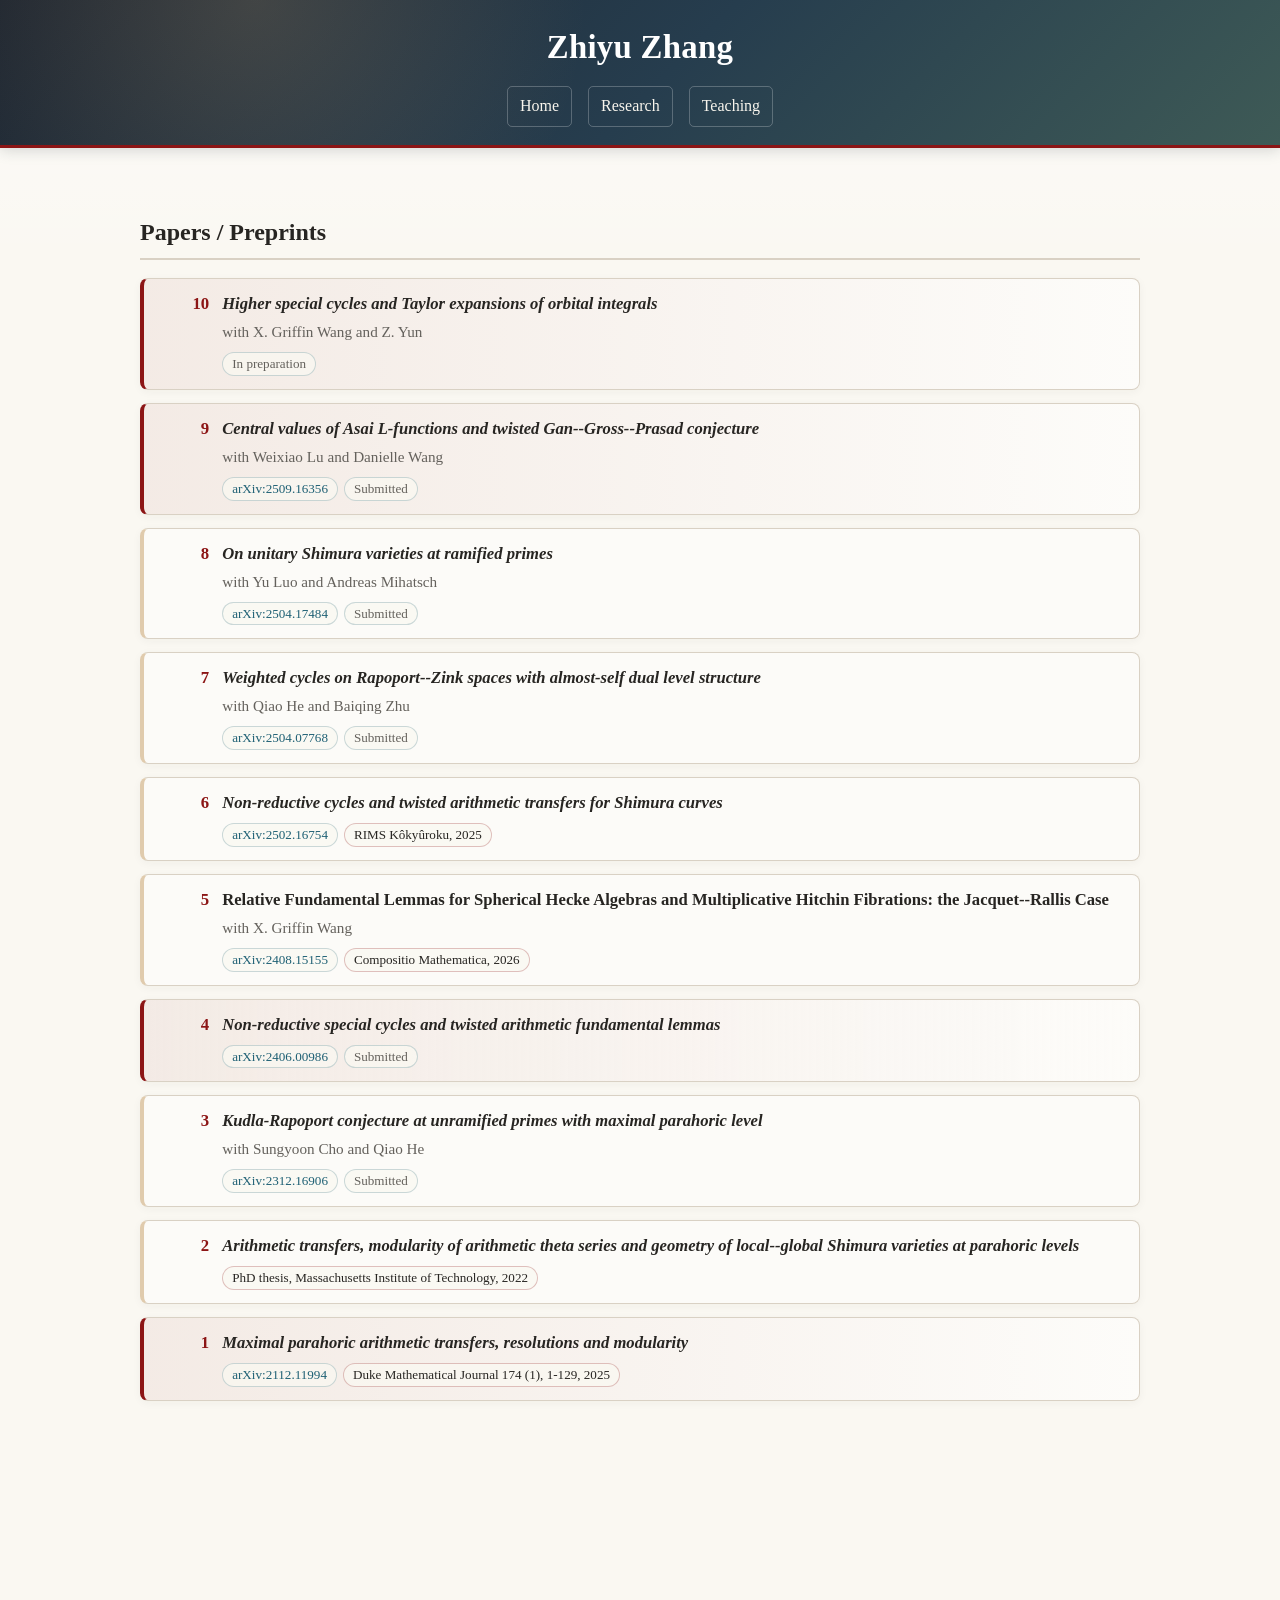
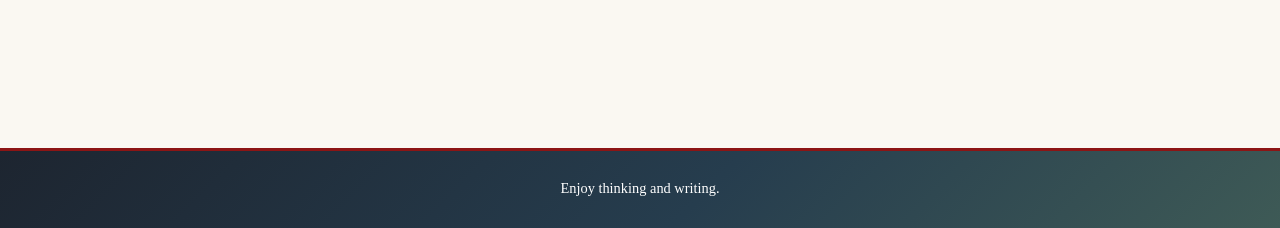
==== research.html @ 9a44c5d9 "Add files via upload" ====
<!DOCTYPE html>
<html lang="en">
<head>
  <meta charset="UTF-8">
  <meta name="viewport" content="width=device-width, initial-scale=1.0">
  <title>Research</title>
  <link rel="stylesheet" href="styles.css">
</head>

<body>
  <header>
    <h1>Zhiyu Zhang </h1>
    <nav>
      <a href="index.html">Home</a>
      <a href="research.html">Research</a>
      <a href="teaching.html"> Teaching </a>
    </nav>
  </header>



  <main>
   <section id="research" class="section">


<h2> Papers / Preprints </h2>

<!--
<p>
[12] <em> Functoriality on some L-parameters and categorical local Langlands </em>. In preparation. 
</p>  

<p>
[11] <em> Complex multiplication and twisted triple product Selmer groups </em>. In preparation.
</p>
-->

<div class="paper-list">

  <article class="paper-item paper-featured">
    <div class="paper-number">10</div>
    <div class="paper-content">
      <div class="paper-title"><em>Higher special cycles and Taylor expansions of orbital integrals</em></div>
      <div class="paper-meta">with X. Griffin Wang and Z. Yun</div>
      <div class="paper-tags">
        <span class="paper-tag">In preparation</span>
      </div>
    </div>
  </article>

  <article class="paper-item paper-featured">
    <div class="paper-number">9</div>
    <div class="paper-content">
      <div class="paper-title"><a href="https://arxiv.org/abs/2509.16356"><em>Central values of Asai L-functions and twisted Gan--Gross--Prasad conjecture</em></a></div>
      <div class="paper-meta">with Weixiao Lu and Danielle Wang</div>
      <div class="paper-tags">
        <a class="paper-tag paper-link" href="https://arxiv.org/abs/2509.16356">arXiv:2509.16356</a>
        <span class="paper-tag">Submitted</span>
      </div>
    </div>
  </article>

  <article class="paper-item">
    <div class="paper-number">8</div>
    <div class="paper-content">
      <div class="paper-title"><a href="https://arxiv.org/abs/2504.17484"><em>On unitary Shimura varieties at ramified primes</em></a></div>
      <div class="paper-meta">with Yu Luo and Andreas Mihatsch</div>
      <div class="paper-tags">
        <a class="paper-tag paper-link" href="https://arxiv.org/abs/2504.17484">arXiv:2504.17484</a>
        <span class="paper-tag">Submitted</span>
      </div>
    </div>
  </article>

  <article class="paper-item">
    <div class="paper-number">7</div>
    <div class="paper-content">
      <div class="paper-title"><a href="https://arxiv.org/abs/2504.07768"><em>Weighted cycles on Rapoport--Zink spaces with almost-self dual level structure</em></a></div>
      <div class="paper-meta">with Qiao He and Baiqing Zhu</div>
      <div class="paper-tags">
        <a class="paper-tag paper-link" href="https://arxiv.org/abs/2504.07768">arXiv:2504.07768</a>
        <span class="paper-tag">Submitted</span>
      </div>
    </div>
  </article>

  <article class="paper-item">
    <div class="paper-number">6</div>
    <div class="paper-content">
      <div class="paper-title"><a href="https://arxiv.org/abs/2502.16754"><em>Non-reductive cycles and twisted arithmetic transfers for Shimura curves</em></a></div>
      <div class="paper-tags">
        <a class="paper-tag paper-link" href="https://arxiv.org/abs/2502.16754">arXiv:2502.16754</a>
        <span class="paper-tag paper-tag-venue">RIMS Kôkyûroku, 2025</span>
      </div>
    </div>
  </article>

  <article class="paper-item">
    <div class="paper-number">5</div>
    <div class="paper-content">
      <div class="paper-title"><a href="https://arxiv.org/abs/2408.15155">Relative Fundamental Lemmas for Spherical Hecke Algebras and Multiplicative Hitchin Fibrations: the Jacquet--Rallis Case</a></div>
      <div class="paper-meta">with X. Griffin Wang</div>
      <div class="paper-tags">
        <a class="paper-tag paper-link" href="https://arxiv.org/abs/2408.15155">arXiv:2408.15155</a>
        <span class="paper-tag paper-tag-venue">Compositio Mathematica, 2026</span>
      </div>
    </div>
  </article>

  <article class="paper-item paper-featured">
    <div class="paper-number">4</div>
    <div class="paper-content">
      <div class="paper-title"><a href="https://arxiv.org/abs/2406.00986v1"><em>Non-reductive special cycles and twisted arithmetic fundamental lemmas</em></a></div>
      <div class="paper-tags">
        <a class="paper-tag paper-link" href="https://arxiv.org/abs/2406.00986v1">arXiv:2406.00986</a>
        <span class="paper-tag">Submitted</span>
      </div>
    </div>
  </article>

  <article class="paper-item">
    <div class="paper-number">3</div>
    <div class="paper-content">
      <div class="paper-title"><a href="https://arxiv.org/abs/2312.16906"><em>Kudla-Rapoport conjecture at unramified primes with maximal parahoric level</em></a></div>
      <div class="paper-meta">with Sungyoon Cho and Qiao He</div>
      <div class="paper-tags">
        <a class="paper-tag paper-link" href="https://arxiv.org/abs/2312.16906">arXiv:2312.16906</a>
        <span class="paper-tag">Submitted</span>
      </div>
    </div>
  </article>

  <article class="paper-item">
    <div class="paper-number">2</div>
    <div class="paper-content">
      <div class="paper-title"><a href="https://dspace.mit.edu/handle/1721.1/147352"><em>Arithmetic transfers, modularity of arithmetic theta series and geometry of local--global Shimura varieties at parahoric levels</em></a></div>
      <div class="paper-tags">
        <span class="paper-tag paper-tag-venue">PhD thesis, Massachusetts Institute of Technology, 2022</span>
      </div>
    </div>
  </article>

  <article class="paper-item paper-featured">
    <div class="paper-number">1</div>
    <div class="paper-content">
      <div class="paper-title"><a href="https://arxiv.org/abs/2112.11994"><em>Maximal parahoric arithmetic transfers, resolutions and modularity</em></a></div>
      <div class="paper-tags">
        <a class="paper-tag paper-link" href="https://arxiv.org/abs/2112.11994">arXiv:2112.11994</a>
        <span class="paper-tag paper-tag-venue">Duke Mathematical Journal 174 (1), 1-129, 2025</span>
      </div>
    </div>
  </article>

</div>


<!-- <b><small> On higher arithmetic fundamental lemmas </small></b> (with Zhiwei Yun). In preparation. <br>--->


<!-- <b><small> <h5> Geometry, decompositions and invariants of moduli spaces and cycles</h5> -->






<!--
<h5> Applications of categorical Langlands and spectral actions on moduli spaces</h5>

<h5> Combinatorics, structures and invariants of Hamiltonian spaces and quantization </h5>
-->

<!-- 8. <b><small> On new classes of Rapoport--Zink spaces. </small></b> (draft available upon request). <br>  -Thesis of Serion Hong 4.2.3 Theorem 3.2.4. ---> 


<!-- <h5> Geometrization, representation theory and moduli spaces </h5> -->



<!-- <h5> Arithmetic of varieties and motives via cycles on moduli spaces, monodromy, period maps and Hodge theory</h5>  -->


<!-- <h5> Geometry and arithmetic of curves, surfaces, abelian varieties, lattices, vector bundles and polynomials </h5> -->


<!-- <b><small> Higher weight Gross--Zagier formulas on Shimura curves </small></b> (with Congling Qiu and Boya Wen). In progress. <br>  -->



<br>
<br>
<br>

<br>
<br>
<br>



<br>
<br>
<br>


<!--

<h3> Some words on past, current and future research </h3>

<a href="https://scholar.google.com/citations?user=EG7QdmoAAAAJ"> Google Scholar Page</a> 

<p>

<a href="https://webusers.imj-prg.fr/~michel.waldschmidt/articles/pdf/ComplexMultiplicationEC.pdf"> Elliptic curves with complex multiplication </a>

<p>

<a href="https://arxiv.org/abs/2502.16754"> A survey on twisted AFL and arithmetic trace formulas </a>

<p>


<p>
I enjoy asking and studying reasonable questions (and simpler analogs), via new approaches and tools (proposing first non-trivial steps, efforts needed to complete), or reducions to combinations of known methods and results. Besides linear algebra and calculus, my deepest interest lies in symmetry and geometry, where diverse branches of mathematics intersect. Conceptually, I enjoy generalizations / analogs of old ideas in new useful languages and categories, such as linear algebra over a base (still evolving). Concretely, I enjoy numbers, polynomial equations, power series, integrals, metrics and related harmonic analysis. I study them in a well-organized way generalizing classical Langlands program, with unexpected applications and exotic examples. I enjoy all questions from practice, utility, curiosity and creativity. 
</p>


<ul>
<li> basic questions: Gross-Zagier formula, Langlands program, Kudla program, Tate / Hodge conjecture and BSD conjecture (Millennium Prize).
<li> basic examples: power series, algebraic cycles and rational points, families / moduli of curves, surfaces and motives.
<li> locally symmetric spaces, moduli spaces, period maps and arithmetic models (Shimura varieties), completing ramified and relative stories.
<li> functions on these spaces (automorphic forms), period integrals and L-functions. The Waldspurger period (twisted Hecke period) has deep applications, to elliptic curves and sum of squares. I am working on more general twisted period integrals and applications.
<li> Lie / profinite / Iwahori-Weyl groups, monoids, cylces on affine flag varieties, components, geometric representation theory and applications.
</li>  
</ul>

<p>

Formulas about infinite sums and integrals are often interesting. One example is 1+ 1/2^2 + 1/3^2+ ... Another example is the area of a circle or a sphere. After qualitative analysis, we could ask about quantitative formulas. There remain many profound and fascinating phenomena in mathematics that we do not yet fully understand, though we aspire to. Our toolkit of methods—old and new—continues to evolve, shaped both by historical developments and by rethinking foundational ideas and computations, while standing on the shoulders of giants.
</p>

<p>
In my PHD thesis, I proved arithmetic fundamental lemmas and arithmetic transfers for some ramified test functions for any prime p > 2. They are used crucially to prove a $p$-adic Gross-Zagier formula and related rank one Bloch-Kato conjecture for the standard L-functions of automorphic forms on $\GL_n \times \GL_{n+1}$ by Disegni-Zhang. See also lectures (C. Li, W. Zhang) of IHES 2022 Langlands summer school. Compared to previous works on the arithmetic fundamental lemma, I improve the global modularity method to a double induction method, overcame the the difficulty of singularity by Atiyah flops of moduli spaces, overcame the difficulty of small primes by relative Cayley maps, and my new result on ramified modularity of arithmetic theta series. 
</p>

<p> 
Modularity of arithmetic theta series is a nice topic. In my thesis, I prove a new result on ramified modularity, based on modifications in complex and mod p geometry and local duality of special divisors. Now, it has found many other applications. 
</p>  

<p>
In my recent work, I proposed an arithmetic analog of the twisted GGP conjecture using Hilbert-unitary Shimura varieties. The formulation involves non-reductive cycles (twisted Fourier-Jacobi cycles) and has applications to Bloch-Kato conjectures for twisted symmetric square motives. Moreover, I proved a related twisted arithmetic fundamental lemma (TAFL) for any prime p>2. There are several new ingredients in the formulations and proofs. There is no direct relation between the AFL and TAFL. In the proof, it is necessary to use certain non-reductive cycles to do reductions of arithmetic integrals. Also, we need to globalize via a general non-split quadratic extension $K$, leading to the study of Hilbert-unitary Shimura varieties and new twisted CM cycles. Also, the global modularity method is refined with new relative trace formulas. Moreover, the double induction method would lead to similar results in other contexts.
</p>

<p>
I really enjoy twisted versions of things, and generalizations from complex numbers to ramified cases. Deligne–Lusztig theory may be a generalization of parabolic induction, even when there is no stable parabolic; Weil representation for unitary groups may be a generalization of theta series and parabolic inductions, even when there is no parabolic; Hodge theory may be generalized to combinatorical objects, even when there are no algebraic varieties. 
</p>


<p>
I am interested in explicit relative Langlands program, in particular non-reductive period integrals (including theta liftings) and arithmetic applications. For example, I work on Asai L-functions (which occur naturally in many places) and the twisted GGP conjecture, with new applications. In the case of a modular form, the twisted period recovers L-function of its Gelbart-Jacquet lift, or its symmetric square L-function. For a beautiful application to analytic number theory, see "Quadratic Hecke sums and mass equidistribution", Paul D. Nelson.
</p>  


<p> 
There are many nice surveys on automorphic forms and L-functions, see e.g. Arthur and Gelbart. "Lectures on automorphic L-functions." (Durham, 1989), Shahidi, "Automorphic L-functions and functoriality" (2002 ICM report) and Jiang, "On Some Topics in Automorphic
Representations" (2007 ICCM report). For the GGP conjecture, see Gross' survey "the road to GGP" (2020). For theta correspondences, see Gan's lectures "Automorphic Forms and the Theta Correspondence'', ''Explicit Constructions of Automorphic Forms: Theta Correspondence and Automorphic Descent", Theta book (Gan-Kudla-Takeda), 
Chen-Bo Zhu's "Lectures on local theta correspondence".
</p>  

There are some general central questions that I hope to understand:

<small>

<p> 
<ul> 
<li> <b> How to understand (convergent) integrals? </b> Complete solutions will advance arithmetic, e.g. for GL_1, GL_2 and SL_2. <!--Tricks: taking limits, counting, extra symmetry, global flexibility, reduction to known results..-->
</p>

<!--

<p>
<li> <b> Do we completely understand arithmetic of motives over Q, e.g. products of (CM) elliptic curves? </b> We must improve the automorphic method, including classifications and constructions of automorphic forms (via transfers).
</li>    
</p>


<p>    
<li> <b> How to understand geometry with analysis around Langlands program and cycles on moduli spaces, e.g. height formulas, Chow groups and L-functions? </b> For example, we have (twisted) AFL and KR for suitable test functions. To study general L-functions, we need non-reductive periods and cycles, see e.g. twisted Asai L-functions. 
</p>    
 We use transfers to relate unsolved and known results.-->

<!--

<p>
<li> 
<b> How to use (classical limits of) spectral / geometric machine to do Langlands over Q and Q_p? </b> For key (arithmetic) harmonic analysis questions, we may study Dolbeault moduli of Higgs bundles and overcome the singularity, since Ngô's proof of FL (<a href="https://arxiv.org/abs/1009.1862"> survey</a>).
</p>
-->


<!--
<p>
<li> <b> Do we completely understand (arithmetic) curves in moduli spaces and their statistics? </b> It is related to motivic local systems (or Hodge structures) on curves, exceptional reductions, Shafarevich hyperbolicity and derived zeros of special functions.
</li>    
</p>
-->

<!--
<p>
<li> 
<b> Do we fully understand arithmetic of lattices (Hilbert 11th problem), and (modular?) theta series on Shimura varieties? </b> Examples: <a href="https://www.math.columbia.edu/~chaoli/ASWSurvey.pdf"> Siegel-Weil </a>, Kudla program and AGGP conjecture for <b> general test functions </b>, using automorphic and geometric (compactifications and resolutions of singularity) inputs. Our goal is to complete these programs beyond curves, e.g. on surfaces and 3-folds. 
</li>   
</ul> 
</p>    

</small> 
-->


<!--

I am interested in examples and theories on
</p>

<p>
<small>
<li> <b> Numbers, power series, operations, periods and L-functions  </b> from (arithmetic) local systems, monodromy, differential equations, enumerative geometry and representation theory. 

<li> <b> Refined Langlands: </b> (affine Hecke) categorical machine (center v.s. cocenter), relative duality / transfers (e.g. theta), matching invariants / functionals, spectral geometry, Hamiltonian and Plancherel aspects.

<li> <b> Moduli spaces, new cycles, non-reductive periods and arithmetic: </b> local systems, modularity, Kudla program, Noether-Lefschetz, Hodge, Tate and Bloch-Kato conjecture. 

<li> <b> Arithmetic integrals / countings / heights / volumes on moduli spaces : </b> ramified primes, degeneration of motives (0-0, 0-p, p-p), compactification, stratification and local-global compatibility.

<li> <b> Harmonic analysis, statistical, non-tempered and archimedean aspects of automorphic motives: </b> trace formulas, Fourier expansions / transforms, overcoming the singularity, Siegel-Eisenstein series, differential operators...

<li> <b> Canonical constructions, using linear algebra e.g. monoids </b> instead of moduli or Lie algebra (which is limited for many applications), see also Zhu's Satake isomorphism over Z.

<li> <b> Integral models of group actions and structure theorems, </b> e.g. parabolic groups, stabilizers and centralizers.

<li> <b> Toy models, topological and function field analogs: Higgs bundles, differential graded modules, and Shtukas, </b> with applications to local harmonic analysis.

<li> <b> Arithmetic and statistics of (families of) curves and abelian varieties : </b> special points, cycles and Jacobians; moduli and stacky symmetry; computation and eﬀective algorithms; arithmetic relative Langlands; tangent bundle and metric geometry over Q^alg; classical applications: class groups (e.g. class number one and other statistics), sum of cubes, rational triangles (e.g. unique pairs, congruent numbers), Ailon-Rudnick conjecture, CM Hecke characters, inverse Galois, 2-descents, constructing examples and Hilbert 10th problem... 

</small>
</p>

!-->

<!--
<p>

For more motivations of some of my works, see e.g. Hasse’s local-global principle (1922-23), Siegel's local density (1935), Siegel-Weil (1965), BSD conjecture (1965), Parshin (1968), Arakelov (1971), Deligne's Weil I (1973), Arakelov theory (1974), Hirzebruch-Zagier (1976), Bernstein-Zelevinsky (1976), Deligne‘s theory on Shimura varieties (1979), Howe's reductive dual pair (1979), Deligne's Weil II (1980), BBDG's perverse sheaves (1982), Faltings (1983), Ribet (1984), Katz-Mazur (1985), Harder-Langlands-Rapoport (1986), Gross's quasi-canonical lifting (1986), Gross-Zagier (1986), Gross-Kohnen-Zagier (1987), Beilinson's height pairing (1987), Kudla-Millson (1990), Bloch-Kato (1990), Gillet-Soule (1990), Rallis's ICM report (1990), J.-S. Li's Crelle (1992), Gross–Keating (1993), Borcherds lifting (1995), Wiles (1995),  Harris–Kudla–Sweet's Howe duality over p-adic fields (1996), Kudla program (1997), Paul's Howe duality over reals (1998), Ullmo (1998), Zhang (1998), Hironaka's density polynomial (1998), Arithmetic Hirzebruch Zagier cycles (1999), Kudla-Rapoport AENS + Invent (2000), Zhang‘s heights of Heegner points on Shimura curves (2001), MSRI workshop (2001), K¨uhn (2001), Kudla-Rapoport-Yang (2004), Bertolini-Darmon's ground-breaking congruence method (2005), Longo's BSD over totally real fields (2006), Kudla-Rapoport-Yang (2006), Taylor-Yoshida (2007), Mazur-Rubin (2007), ARGOS Seminar (2007), Lan's arithmetic moduli compactification (2008), Nadler's springer theory (2008), Kudla-Rapoport conjecture I+II (2008-2009), Yuan-Zhang-Zhang (2009), Ngo's proof of FL (2010), Kisin's smooth integral model (2010), Yun (2011), Pappas-Zhu's local model (2011), Mezo‘s real twisted endoscopy (2011), Bruinier's Green function (2012), Zhang's AFL conjecture (2012), Liu's refined arithmetic inner product conjecture (2012), V. Lafforgue's Auto-to-Galois (2012), Sakellaridis-Venkatesh's harmonic analysis on spherical varieties (2012), Zhang's proof of Kolyvagin conjecture (2014), Yamana on L-functions for classical groups (2014), Gan–Qiu–Takeda (2014), Zhu's mixed geometric Satake (2014), Liu's arithmetic level raising on cubic-triple products (2015), Yuan-Zhang (2015), Andreatta-Goren-Howard-Madapusi (2015), Caraiani-Scholze (2015), Ikeda's function equations (2015), Bergeron-Millson-Moeglin (2016), Garcia (2016), Kedlaya-Liu (2016), Liu-Zhu's arithmetic de Rham Riemann-Hilbert (2016), Andreatta-Goren-Howard-Madapusi's Height pairings on orthogonal Shimura varieties (2016), Gan-Ichino on local FJ and Bessel periods (2016), Berger-Colmez (2016), BHKRY's arithmetic modularity (2017), Esnault-Groechenig (2017), He on GGP for U(p,q) (2017), Liu-Tian on Hilbert modular varieties (2017), Xiao-Zhu's cycles on Shimura varieties (2017), Atobe-Gan on tempered theta liftings (2017), Rapoport-Smithling-Zhang (2017), Diao-Lan-Liu-Zhu (2018), Garcia-Sankaran (2018), Cho-Yamauchi's counting formula (2018), Xue's endoscopica AGGP via theta lifting (2018), Lafforgue-Zhu (2018), Bruinier-Zemel's holomoprhic modularity (2019), Rapoport-Smithling-Zhang (2019), Howard's linear invariance (2019), Zhang's proof of AFL (2019), Li-Zhang's proof of Kudla-Rapoport conjecture (2019), LTXZZ's arithmetic level raising (2019), Li-Liu's arithmetic inner product (2020), Mihatsch's local constancy (2020), Bruinier-Howard's arithmetic volume and induction (2021), Feng-Yun-Zhang I+II (2021), Li-Zhang's GSpin arithmetic Siegel-Weil (2021), Li's survey on arithmetic Siegel-Weil (2021), Disegni-Liu's p-adic arithmetic inner product (2022), Howard-Madapusi (2022), Dung's thesis (2022), Bhatt's lectures on prismatic gauges (2022), Atobe's local new forms via local GGP and theta (2023), BZSV (2024), Zhu's full arithmetic Siegel-Weil on X_0(N) (2024), Cho-Kang's Siegel series (2024), Chen's corank 1 arithmetic Siegel-Weil (2024), Cho-Kang-Lee's smoothening (2024).
</p>


<br>
<br>
<br>
<br>
<br>

!-->

<!-- 

<p>
Math often comes with surprise (e.g. functional transcendence, 2-descents, 3–5 tricks, modularity of divisors, spectral transfers imply geometric transfers, G_m-action). 
</p>

<p>
I enjoy exploring open questions and ongoing research programs in number theory, representation theory, and arithmetic geometry. These include classical programs that have recently seen the emergence of new conceptual frameworks and breakthroughs (still many to be completed), as well as new programs in 2020s inspired by new examples and analogies (still in the process of being precisely formulated).

</p>

Research Stataments (including my results, directions, discussions and learnings during these periods):
<li> 2027 (July-Dec).
<li> 2027 (Jan-June).
<li> 2026 (July-Dec).
<li> 2026 (Jan-June).
<li> 2025 (July-Dec).
<li> 2025 (Jan-June).
<li> 2024.
<li> 2023.
</li>  
<p>
!-->

<!--

I have explored some patterns and projects during my research journey, around some topics e.g. L-functions and geometry of moduli spaces. They include:

<br>
<li> The study of twisted Asai L-functions and twisted GGP conjecture via new relative trace formulas. Geometric decomposition is mysterious (non-existing regular Hitchin base). More examples and conjectures from relative Langlands program, are formulated and may in reach.
<li> (Arithmetic) harmonic analysis around characters and orbital integrals.
<li> Refined global proof of relative fundamental lemmas and arithemtic fundamental lemmas, including small primes, via relative Cayley maps. 
<li> A global method (allowing Iwahori ramification) to prove local arithmetic conjectures on analaytic functions via geometric modularity, with applications to Bloch-Kato conjecture.
<li> The use of duality of special cycles on maximal parahoric levels, which leads to a double induction method.
<li> Proofs of Kudla-Rapoport conjecture with some ramifications, in the unitary and orthogonal case. Local proofs in unitary case need to assume complicated local mod p geometry on ADLVs. 
<li> Explicit mod p geometry of Shimura varieties (with ramification) and applications to modularity of arithmetic theta series. Discovery of very special 1-cycles avoids complicated local mod p geometry.
<li> The study of new 1-cycles on Shimura varieties, twisted derived CM 1-cycles and very special 1-cycles.
<li> The study of relative affine springer fibers, e.g. affine Jacquet-Rallis fibers. 
<li> Proofs of canonical transfers of orbital integrals on spherical Hecke modules (involving Vinberg monoid). This method shall prove more new difficult examples of fundamental lemmas, transfers and arithmetic analogs, which seems out of reach via number field techinques. And we can apply function field machine to number field arithmetic via local fields.
<li> Discovery of non-reductive local cycles (for observable subgroups) and arithmetic applications.
<li> Discovery of weighted local cycles (with ramification), pullback formulas and arithmetic applications.
<li> Blow ups of moduli spaces and arithmetic intersections.
<li> Weil restriction (``along curves''), moduli spaces and arithmetic intersections.
<li> Bun_G for non-geometrically-split groups, with new perspectives on isoShtukas (and their Hasse principles), local Shtukas and quasi-isogeny classes. 
<li> Refined study of moduli spaces over local rings via linear algebra, e.g. ``relative Hodge theory''. 
<li> Cycles and arithmetic intersections, over local function fields.
<li> A to-be-completed framework for local geometric and arithmetic analogs of relative Langlands program.
<li> (More new things to compute / discover / formulate / prove)...
</li>   

</p>

<br>
<br>
<br>

!-->

<!--

<p>
I am interested in doing works on finding answers for some fundamental questions, and asking new questions. Works usually begin with some simple cases (even complex or topological analogs) and then to more complicated scenarios, in a precise or a statistical way (under nice assumptions). Naturally, I learn and develop from existing ideas and works of other people (in the past 60 years or 500+ papers) and many works have been done. But there are always some new things for myself each year, by thinking differently for days.  <br>

<p>

It's important to know ''I don't know how to do this, and do this, and they are important''. I have some long-term projects for self-entertainment, and for improving my naive understanding of mathematics and life. 


<p>

Sometimes, people build up a new model or a new framework to formulate questions, but finding applications and solving questions are also important and require new ideas from (topological) linear algebra and computation. For example, we could prove Serre duality using graded linear algebra and Cech pro-coverings. It is very good to have new frameworks / analogs which could give new insights on classical objects and questions. Ad hoc solution (of certain topics) was sufficient for specific applications to solve the problem, but the full picture required more work. 

<p>
Writing math down is a process that may need patience (10 minute is also helpful), courage (there is nothing really hard) and clear goals (what is this part for). It is good for me to think the goals and write about things from scratch and add details, instead of using blackbox references. Usually, key part of the paper will be not that long (5~20 pages), and each section may be only 5 pages so things can be done. Somehow, it requires the skill of project management with explicit and concrete small goals. 
<br>
<br>

In math, people make mistakes / omit details in the process of new constructions / long computations. But there are always some key guiding new ideas behind all abstract arguments / concrete tricks.
</p> 

--!>

<!--

I am interested in many topics from absolute, relative and local-global perspectives. They are all related to my central research topic: to discover and study invariants with interesting meanings and arithmetic applications, e.g. relations to (refined) Beilinson-Bloch-Kato conjecture and Iwasawa main conjecture.

<p> 
Examples: solving Diophantine equations, volumes, eigenvalues, L-functions, counting points, generating series, period integrals, orbital integrals, intersection numbers, and shapes of geometric spaces with symmetry....
</p>

<p>
I study moduli spaces (e.g. moduli of motives, specific families of varieties and G-bundles), tautological classes / correspondences and special functions / cycles / sheaves on them, which give better understandings of moduli spaces. In particular, I am interested in arithmetic geometry of curves e.g. Shimura curves and their products.
</p>

<p>
I study automorphic forms (e.g. modular forms, Hermitian modular forms, Siegel modular forms, Hilbert modular forms with nice theories of Fourier coefficients) and Langlands program.
</p>

<p> I am interested in relative Langlands duality and 
(explicit) transfers / functoriality, where trace formulas (kernels), fundamental lemmas, character relations, spectral matching and geometric methods play important roles. Via transfers, we may understand invariants (e.g. L-functions / periods / representations) for one group (ABCDEFG) from another simpler group (e.g. torus or GL_2). Examples: 
<li> (Twisted) Endoscopic transfers. Applications: global endoscopic classification and local Langlands for classical groups.
<li> (Twisted) Jacquet-Rallis transfers. Applications: Gan-Gross-Prasad conjectures for unitary groups.
<li> (Twisted) Tensor products (Rankin-Selberg), quadratic (and cubic) Asai transfers. 
<li> (Twisted) Trilogy and triple products.
<li> (Twisted) Automorphic descents (generalized Whittaker coefficients of residues of Eisenstein series). 
<li> Automorphic inductions.
<li> Automorphic restriction=Base change transfers. 
<li> Inner forms: Jacquet-Langlands transfers.
<li> Parabolic inductions, Eisenstein series and Langlands-Shahidi method.
<li> Theta correspondences. Applications: doubling method, non-tempered reps, local Langlands for exceptional groups. 
<li> Symmetric powers, Sym^2, Sym^3, Sym^4.
<li> Lie algebra: adjoint L-functions.
<li> Central isogeny.
<li> Symmetric pairs e.g. Galois symmetric pairs.
<li> Other cases covered by current framework of relative Langlands duality, e.g. linear periods.
<li> More cases (e.g. covering groups, Shimura–Waldspurger correspondence).
</li> 
They admit local versions (which could be firstly checked at unramified places, e.g. the structure of unramified (Arthur) parameters), and are related to my study of geometric / spectral transfers, in paritcular (twisted and weighted) fundamental lemmas. They often admit geometric / motivic versions (with suitable sheaf theory) e.g. geometric Jacquet-Langlands (Xiao-Zhu, Ichino-Prasanna) and geometric endoscopy (Ngo). They could be related to existence of poles of certain L-functions, and are related to period integrals and cycles on moduli spaces. There are also many cases where no arithmetic moduli spaces exist algebraically (e.g. due to the lack of holomorphic discrete series), and currently we only have some analytic methods e.g. theta liftings, trace formulas and Eisenstein series. 
</p>

<p>
Local and global pictures are closely related. In my PHD thesis, I extended a global method to prove (almost) modularity of arithmetic theta series and establish arithmetic fundamental lemmas with ramifications (necessary for applications: no level 1 weight 2 modular form exists). I extended it further in my work on non-reductive cycles and twisted AFL, suggesting an framework for arithmetic relative Langlands program (including certain non-algebraic cycles). I have been studying related applications to Kudla program, intersection numbers, Gross-Zagier formulas, explicit mod p geometry and function field analogs. 
</p>

<p>
Currently I enjoy thinking about 
<li> discovering more moduli spaces, q-series and cycles e.g. mirabolic cycles. Applications: Kudla program, volumes, Euler systems, Tate and Bloch-Kato conjecture.
<li> exploring cycles and moduli spaces beyond classical geometry, via topology, quantization, p-adic and archimedean analytic geometry. 
<li> automorphic forms: L-functions, Fourier coefficients, unramified computations, explicit constructions and transfers, and how to think geometrically.
<li> period integrals, relative trace formulas, orbital integrals: fundamental lemmas, p-adic / motivic variants, germs, spectral analogs, spherical / ramified countings.
<li> global method: Hitchin fibrations, good and singular base, finiteness / smallness, related Hecke symmetry and representation theory.
<li> local-global arithmetic analogs and applications of Langlands duality [BZSV] in function field settings; tame / wild ramifications; non-split groups (effects of inner and outer forms, central isogenies); 
<li> studying examples via global rigidity methods. 
<li> relations between representation theory (e.g. branching laws, characters, K-types), spectral methods (Langlands duality) and categorical methods (Hecke categories). 
</li>
</p>

<p>
I hope to formulate new conjectures and geometric objects (with examples) and prove new theorems. Applying new techniques / frameworks often provide new insights on classical questions. There are still many exciting things to be further explored. 
</p>

<p>
Conjectures on L-functions (with many examples): Hasse-Weil conjecture (analytic continuation), Artin conjecture, Riemann hypothesis, signs of L-values, non-vanishing and distribution of twisted L-values, Deligne's algebraicity conjecture, congruences, construction of p-adic L-functions, archimedean test vectors, relative Langlands duality, Braverman-Kazhdan-Ngo program, Zagier's conjecture,  relations to Mahler measures, Stark's conjecture (and Kronecker limit formula), Beilinson conjecture (including p-adic variants by Perrin-Riou), Bloch-Kato conjecture (including parity conjecture, and Tamagawa number conjecture), and Iwasawa main conjecture (including both directions and versions for special cycles e.g. Heegner points). 
</p>



<p>
Related Topics: arithmetic of quadratic lattices, enumerative geometry, shifted sympletic geometry, invariant theory, spectral theory, sheaf theory, Lie groups and Lie algebras.
</p>

<p>
Related Topics: group actions on manifolds, moduli spaces, equidistribution and dynamics, analytic geometry, analytic methods, algebraic topology, Hodge theory, combinatorics, equivariant (Hamiltonian) geometry, mirror symmetry and mathematical physics.
</p>

-->


    </section>
  </main>



  <footer>
    <p> Enjoy thinking and writing. </p>
  </footer>
</body>
</html>
---- styles.css ----
/* 通用样式 */
:root {
  --paper: #faf8f2;
  --paper-deep: #efe8dc;
  --ink: #272522;
  --muted: #64615c;
  --link: #1e6074;
  --link-hover: #8c1515;
  --accent: #8c1515;
  --accent-soft: #c9a36f;
  --rule: #d9d1c4;
  --header-start: #1d2530;
  --header-mid: #263d4e;
  --header-end: #3e5a56;
}

body {
  font-family: "Georgia", serif; /* 使用学术风格的字体 */
  line-height: 1.65;
  margin: 0;
  padding: 0;
  background:
    linear-gradient(180deg, rgba(255,255,255,0.58), rgba(255,255,255,0) 260px),
    var(--paper);
  color: var(--ink);
}


@media (max-width: 768px) {
  .nav-links {
    display: none; /* 默认隐藏导航菜单 */
    flex-direction: column; /* 垂直布局 */
    background-color: var(--header-start);
    position: absolute;
    top: 60px;
    right: 0;
    width: 100%;
    text-align: center;
    flex-wrap: wrap;
  }

  .nav-links li {
    margin: 10px 0;
  }

  .menu-toggle {
    display: block; /* 显示菜单按钮 */
  }

  .nav-links.active {
    display: flex; /* 显示导航菜单 */
  }
}

header {
  background:
    radial-gradient(circle at 20% 0%, rgba(201, 163, 111, 0.20), transparent 32%),
    linear-gradient(135deg, var(--header-start) 0%, var(--header-mid) 52%, var(--header-end) 100%);
  color: #ffffff;
  padding: 20px 24px 18px;
  text-align: center;
  border-bottom: 3px solid var(--accent);
  box-shadow: 0 2px 14px rgba(29, 37, 48, 0.18);
}

figcaption {
  text-align: center; /* 文字居中对齐 */
  margin-top: 8px; /* 调整图片与文字的间距 */
  font-size: 0.95rem; /* 设置文字大小 */
  color: var(--muted); /* 设置文字颜色 */
}

.image-row {
  display: flex; /* 启用 Flexbox 布局 */
  justify-content: space-around; /* 图片均匀分布 */
  align-items: center; /* 图片垂直方向对齐 */
  gap: 18px; /* 图片之间的间距 */
  flex-wrap: wrap; /* 自动换行（可选） */
}


/* 图片样式 */
img {
  display: block;
  max-width: 100%;
  height: auto; /* 保持图片比例 */
  margin: 10px 0;
  border: 1px solid var(--rule); /* 图片边框 */
  border-radius: 6px; /* 圆角 */
  object-fit: contain; /* 确保图片完整显示 */
  background: #fff;
}


header h1 {
  margin: 0;
  font-size: 2.05rem;
  letter-spacing: 0.3px; /* 字母间距 */
  font-weight: 600;
}

nav {
  margin-top: 12px;
  display: flex;
  justify-content: center;
  gap: 8px 16px; /* 按钮之间的间距 */
  flex-wrap: wrap;
}

nav a {
  color: #f8f5ed;
  text-decoration: none;
  padding: 6px 12px;
  border: 1px solid rgba(255, 255, 255, 0.24);
  border-radius: 5px;
  font-size: 1rem;
  transition: background-color 0.18s ease, border-color 0.18s ease, color 0.18s ease;
}

nav a:hover {
  background-color: rgba(140, 21, 21, 0.42);
  border-color: rgba(255, 255, 255, 0.52);
  color: #ffffff;
}

/* 主体内容 */
main {
  max-width: 1000px; /* 内容居中显示 */
  margin: 24px auto;
  padding: 22px;
}

section {
  margin-bottom: 20px;
}

section h2 {
  font-size: 1.5rem;
  margin-bottom: 10px;
  border-bottom: 2px solid var(--rule); /* 标题下边框 */
  padding-bottom: 5px;
  color: var(--ink);
}

section h3 {
  margin-top: 28px;
  margin-bottom: 12px;
  color: var(--ink);
  border-bottom: 1px solid var(--rule);
  padding-bottom: 5px;
}

section p {
  margin: 10px 0;
}

.home-hero {
  display: grid;
  grid-template-columns: minmax(0, 1fr) 285px;
  gap: 32px;
  align-items: start;
  margin-bottom: 18px;
}

.home-kicker {
  color: var(--accent);
  font-size: 0.96rem;
  font-weight: 700;
  letter-spacing: 0.02em;
  margin-top: 0;
}

.home-lead {
  font-size: 1.13rem;
  line-height: 1.58;
  color: var(--ink);
}

.home-actions {
  display: flex;
  flex-wrap: wrap;
  gap: 10px;
  margin: 18px 0 14px;
}

.home-button {
  display: inline-flex;
  align-items: center;
  justify-content: center;
  min-height: 34px;
  padding: 4px 14px;
  border-radius: 6px;
  border: 1px solid var(--accent);
  background: var(--accent);
  color: #fff;
  font-size: 0.95rem;
  font-weight: 700;
  text-decoration: none;
}

.home-button:hover {
  background: #6f1111;
  color: #fff;
}

.home-button-secondary {
  background: rgba(255, 255, 255, 0.42);
  color: var(--link);
  border-color: rgba(30, 96, 116, 0.28);
}

.home-button-secondary:hover {
  background: rgba(30, 96, 116, 0.10);
  color: var(--link-hover);
}

.research-pillars {
  display: flex;
  flex-wrap: wrap;
  gap: 8px;
  margin-top: 12px;
}

.research-pillars span {
  border: 1px solid rgba(201, 163, 111, 0.45);
  border-radius: 999px;
  color: var(--muted);
  background: rgba(255, 255, 255, 0.45);
  font-size: 0.88rem;
  padding: 3px 10px;
}

.home-portrait {
  margin: 2px 0 0;
}

.home-portrait img {
  width: 100%;
  max-height: 360px;
  object-fit: cover;
  object-position: center top;
  border-color: rgba(201, 163, 111, 0.60);
  box-shadow: 0 8px 22px rgba(39, 37, 34, 0.10);
}

.home-contact {
  display: grid;
  grid-template-columns: repeat(2, minmax(0, 1fr));
  gap: 14px;
  margin: 18px 0 16px;
  padding: 14px 16px;
  border: 1px solid var(--rule);
  border-left: 4px solid var(--accent-soft);
  border-radius: 8px;
  background: rgba(255, 255, 255, 0.42);
}

.home-contact p {
  margin: 0;
}

.home-contact strong {
  color: var(--accent);
}

.home-teaching {
  color: var(--muted);
  font-style: italic;
}

.section-heading-row {
  display: flex;
  align-items: baseline;
  justify-content: space-between;
  gap: 16px;
  border-bottom: 2px solid var(--rule);
  margin: 30px 0 12px;
}

.section-heading-row h2 {
  border-bottom: 0;
  margin: 0;
}

.section-heading-row a {
  font-size: 0.95rem;
}

.home-news {
  font-size: 0.95rem;
}

.news-list {
  list-style: none;
  margin: 0;
  padding: 0 0 0 12px;
  border-left: 2px solid rgba(201, 163, 111, 0.45);
}

.news-list li {
  position: relative;
  line-height: 1.52;
  margin: 0;
  padding: 6px 0 7px 16px;
}

.news-list li::before {
  content: "";
  position: absolute;
  top: 1.08em;
  left: -5px;
  width: 8px;
  height: 8px;
  border-radius: 50%;
  background: var(--accent-soft);
  box-shadow: 0 0 0 3px var(--paper);
}

.paper-list {
  display: grid;
  gap: 13px;
  margin: 18px 0 34px;
}

.paper-item {
  display: grid;
  grid-template-columns: 3.2rem 1fr;
  gap: 13px;
  padding: 14px 16px 13px 14px;
  background: rgba(255, 255, 255, 0.48);
  border: 1px solid var(--rule);
  border-left: 4px solid rgba(201, 163, 111, 0.55);
  border-radius: 8px;
  box-shadow: 0 2px 10px rgba(39, 37, 34, 0.045);
}

.paper-featured {
  background:
    linear-gradient(90deg, rgba(140, 21, 21, 0.06), rgba(255, 255, 255, 0.56));
  border-left-color: var(--accent);
}

.paper-number {
  color: var(--accent);
  font-size: 1.05rem;
  font-weight: 700;
  font-variant-numeric: tabular-nums;
  line-height: 1.35;
  text-align: right;
}

.paper-title {
  font-size: 1.04rem;
  font-weight: 600;
  line-height: 1.38;
}

.paper-title a {
  color: var(--ink);
  text-decoration: none;
}

.paper-title a:hover {
  color: var(--link-hover);
  text-decoration: underline;
  text-underline-offset: 2px;
}

.paper-meta {
  color: var(--muted);
  font-size: 0.95rem;
  margin-top: 3px;
}

.paper-tags {
  display: flex;
  flex-wrap: wrap;
  gap: 6px;
  margin-top: 8px;
}

.paper-tag {
  display: inline-flex;
  align-items: center;
  border: 1px solid rgba(30, 96, 116, 0.22);
  border-radius: 999px;
  color: var(--muted);
  background: rgba(250, 248, 242, 0.72);
  font-size: 0.82rem;
  line-height: 1.2;
  padding: 3px 9px;
}

.paper-link {
  color: var(--link);
  text-decoration: none;
}

.paper-link:hover {
  color: var(--link-hover);
  border-color: rgba(140, 21, 21, 0.35);
}

.paper-tag-venue {
  border-color: rgba(140, 21, 21, 0.25);
  color: var(--ink);
}

a {
  color: var(--link);
  text-decoration-thickness: 1px;
  text-underline-offset: 2px;
}

a:hover {
  color: var(--link-hover);
}

small {
  color: var(--muted);
}

li {
  margin-bottom: 5px;
}

@media (max-width: 620px) {
  .home-hero {
    grid-template-columns: 1fr;
    gap: 16px;
  }

  .home-portrait {
    max-width: 290px;
    margin-left: auto;
    margin-right: auto;
  }

  .home-contact {
    grid-template-columns: 1fr;
  }

  .section-heading-row {
    align-items: flex-start;
    flex-direction: column;
    gap: 4px;
  }

  .paper-item {
    grid-template-columns: 2.4rem 1fr;
    padding: 12px 13px 12px 10px;
  }

  .paper-number {
    font-size: 0.96rem;
  }
}

::selection {
  background: rgba(201, 163, 111, 0.38);
}







/* 返回顶部按钮 */
#back-to-top {
  position: fixed;
  bottom: 20px;
  right: 20px;
  display: none; /* 默认隐藏 */
  background-color: var(--header-mid); /* 深灰色背景 */
  color: #fff;
  border: none;
  border-radius: 50%;
  padding: 10px 15px;
  font-size: 16px;
  cursor: pointer;
  box-shadow: 0 2px 5px rgba(0, 0, 0, 0.3); /* 阴影 */
}

#back-to-top:hover {
  background-color: var(--accent); /* 鼠标悬停时的背景 */
}

/* 页脚 */
footer {
  background:
    linear-gradient(135deg, var(--header-start) 0%, var(--header-mid) 55%, var(--header-end) 100%);
  color: #ffffff;
  text-align: center;
  padding: 12px 0;
  margin-top: 34px;
  font-size: 0.9rem;
  border-top: 3px solid var(--accent);
}
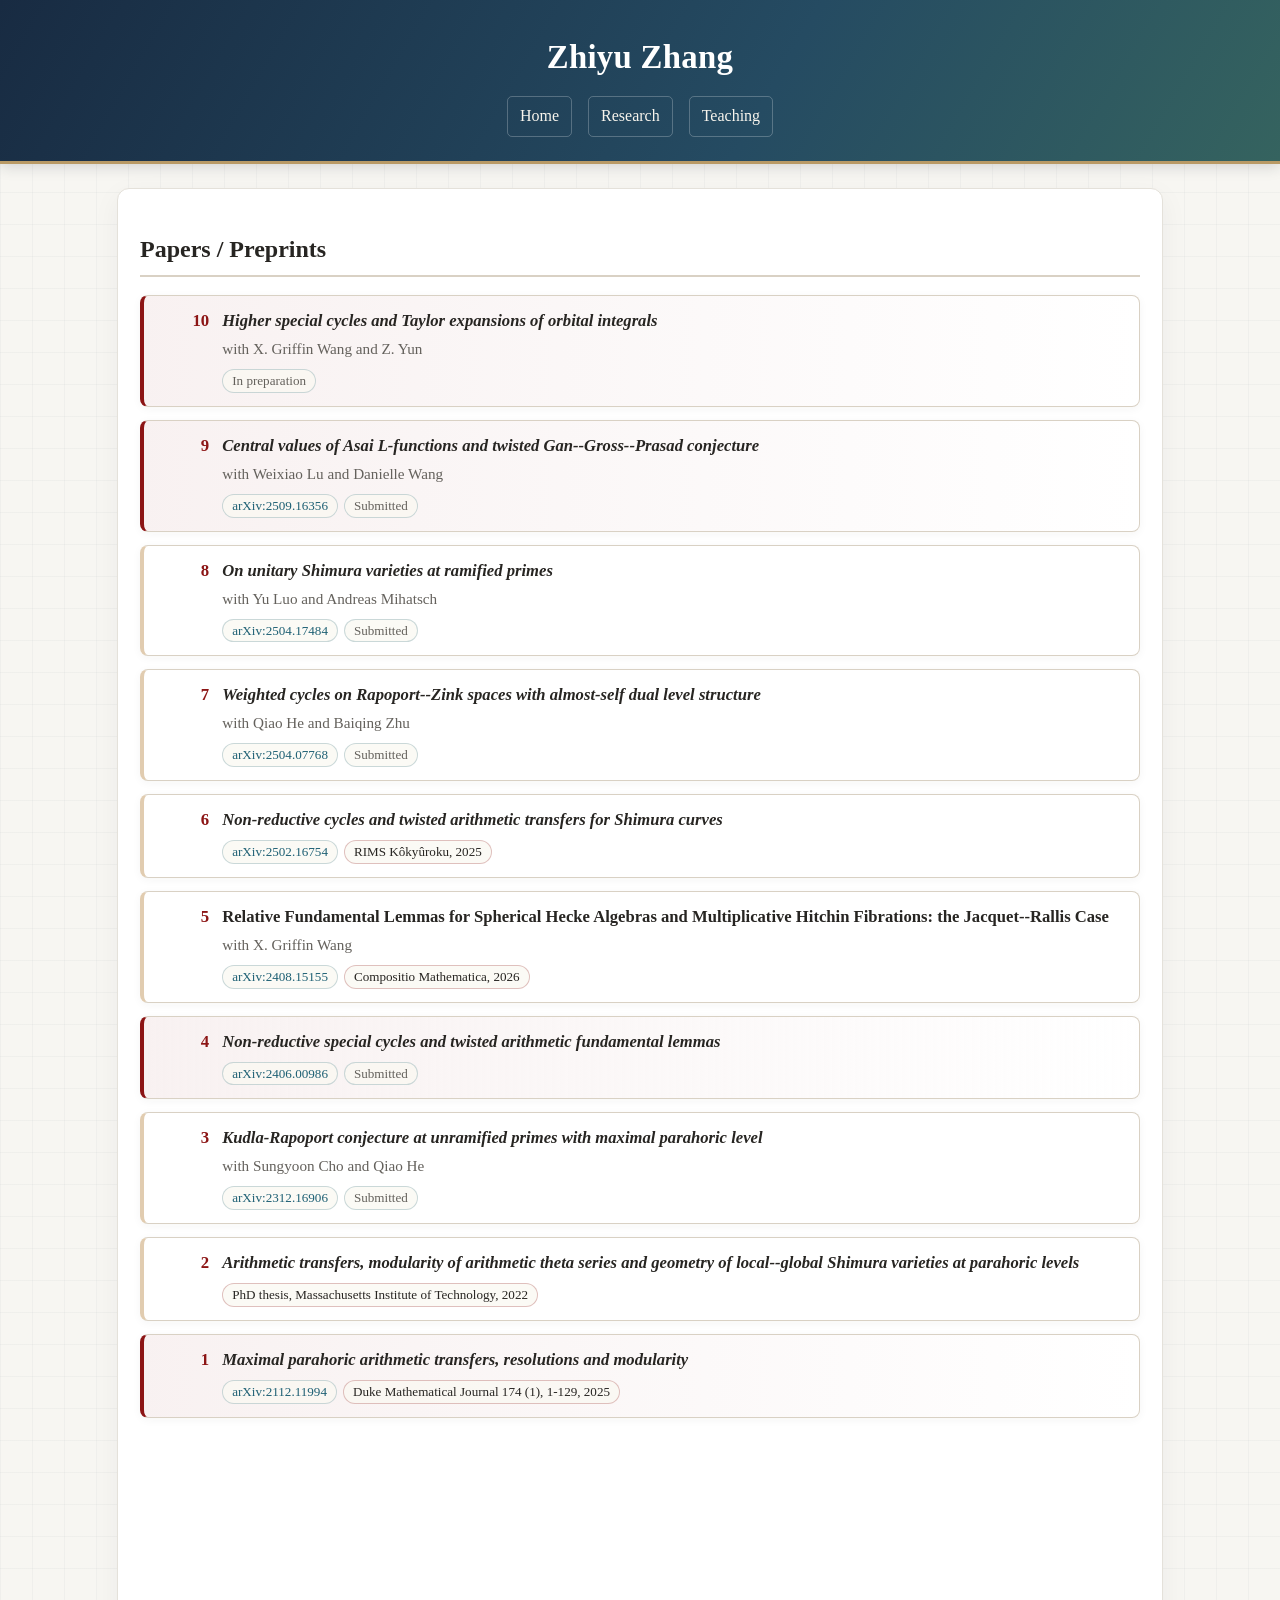
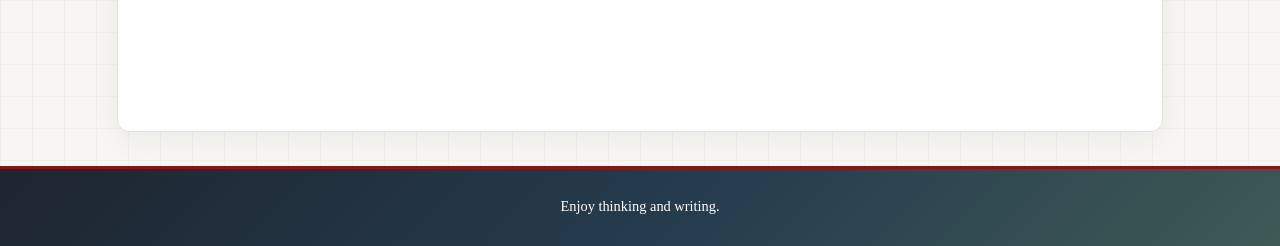
==== commit 9cb210a7: "Update research.html" ====
--- a/research.html
+++ b/research.html
@@ -4,7 +4,7 @@
   <meta charset="UTF-8">
   <meta name="viewport" content="width=device-width, initial-scale=1.0">
   <title>Research</title>
-  <link rel="stylesheet" href="styles.css">
+  <link rel="stylesheet" href="./styles.css">
 </head>
 
 <body>
--- a/styles.css
+++ b/styles.css
@@ -497,3 +497,45 @@
   font-size: 0.9rem;
   border-top: 3px solid var(--accent);
 }
+
+
+/* ===== 新增：数学主页背景样式 ===== */
+
+/* 整个网页：浅米白底色，加很淡的方格 */
+body {
+  background:
+    linear-gradient(
+      90deg,
+      rgba(40, 65, 85, 0.035) 1px,
+      transparent 1px
+    ),
+    linear-gradient(
+      rgba(40, 65, 85, 0.035) 1px,
+      transparent 1px
+    ),
+    #f7f6f2;
+
+  background-size: 32px 32px;
+}
+
+/* 顶部姓名与导航区域：深蓝到蓝绿色渐变 */
+header {
+  background: linear-gradient(
+    120deg,
+    #182b42 0%,
+    #254b62 60%,
+    #35635f 100%
+  );
+
+  color: #ffffff;
+  padding: 30px 20px 24px;
+  border-bottom: 3px solid #b99a65;
+}
+
+/* 正文：白色底，避免背景纹理干扰阅读 */
+main {
+  background: #ffffff;
+  border: 1px solid #e4e1da;
+  border-radius: 12px;
+  box-shadow: 0 8px 28px rgba(25, 40, 55, 0.05);
+}
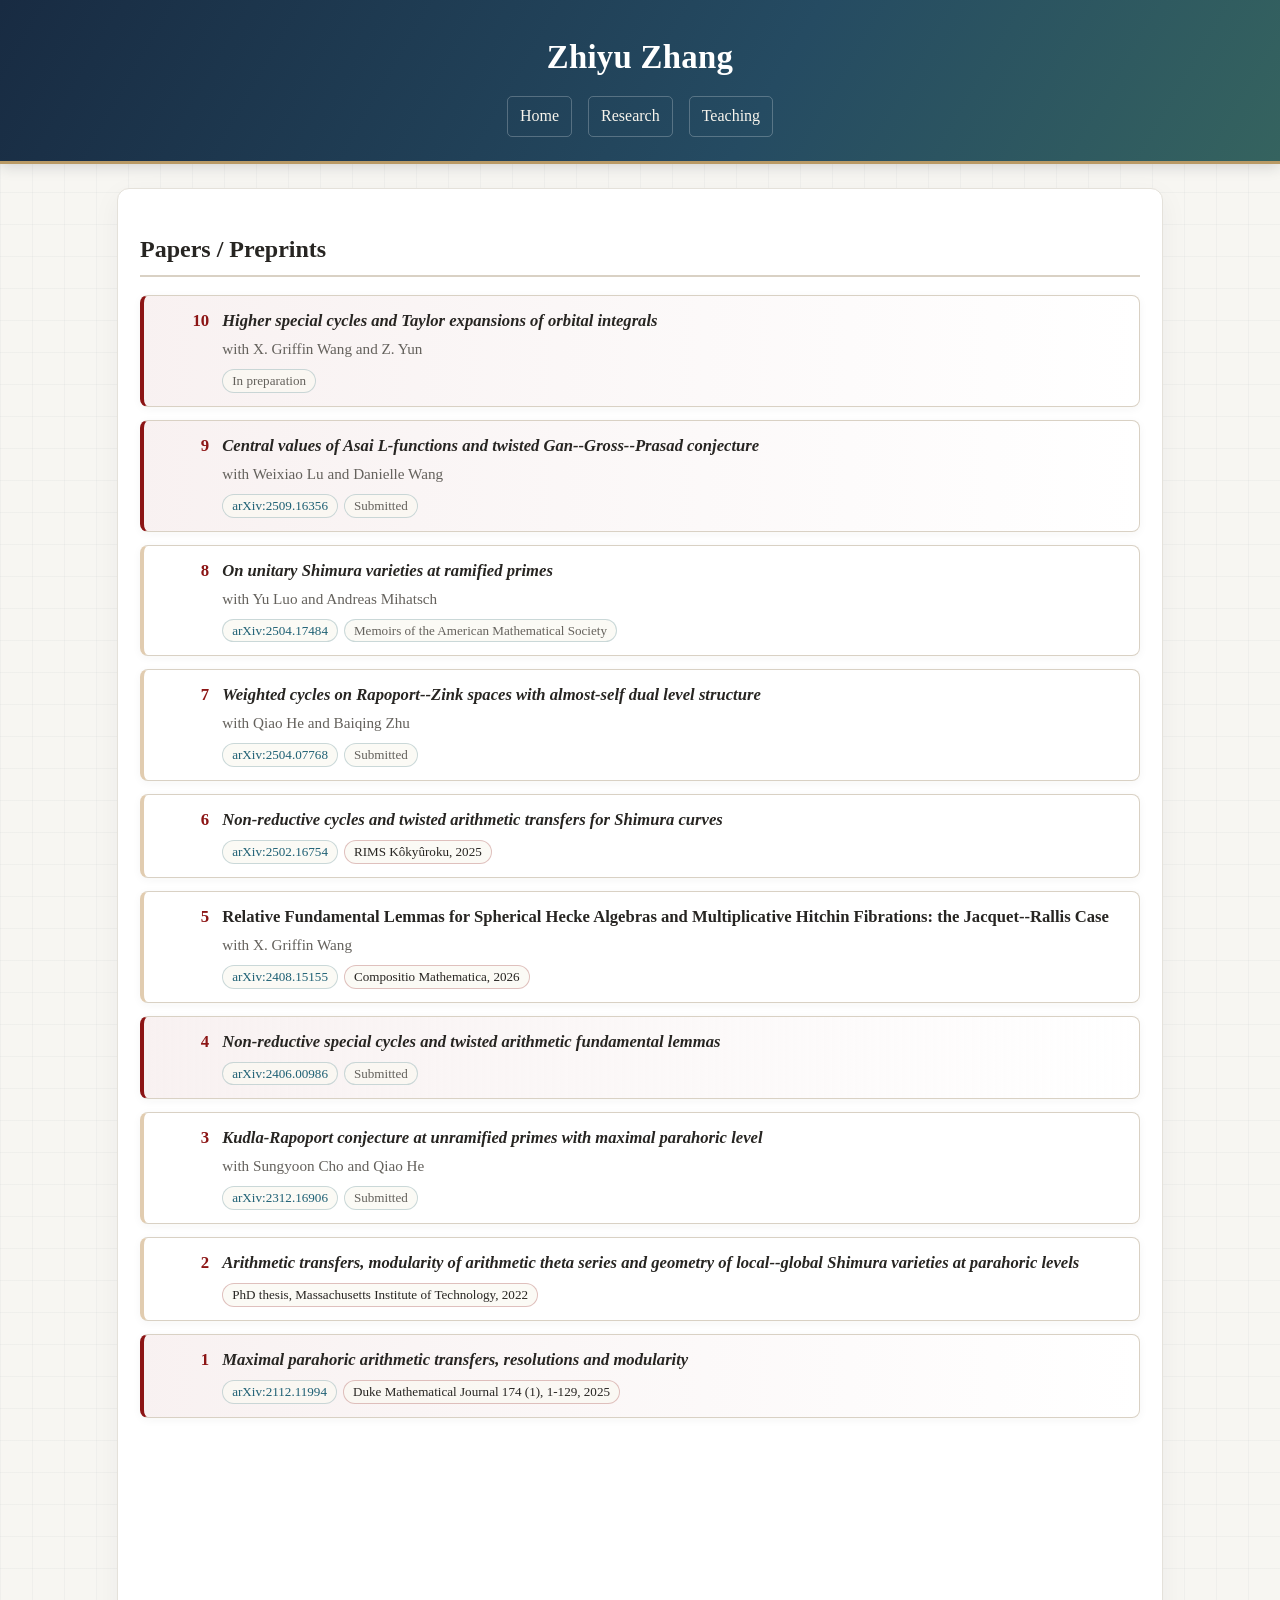
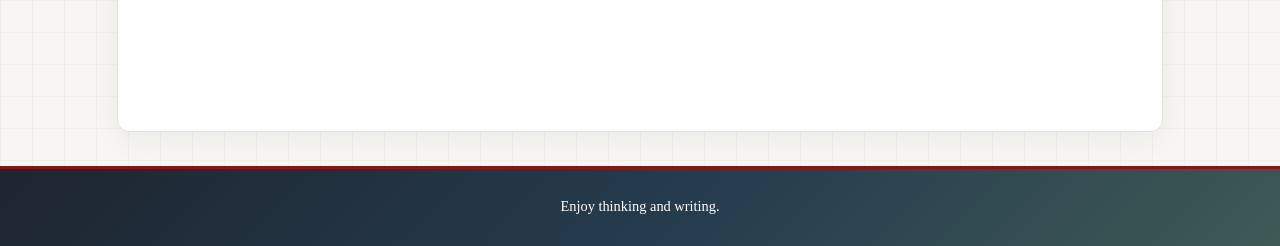
==== commit 458e64e8: "Add files via upload" ====
--- a/research.html
+++ b/research.html
@@ -4,7 +4,7 @@
   <meta charset="UTF-8">
   <meta name="viewport" content="width=device-width, initial-scale=1.0">
   <title>Research</title>
-  <link rel="stylesheet" href="./styles.css">
+  <link rel="stylesheet" href="styles.css">
 </head>
 
 <body>
@@ -67,7 +67,7 @@
       <div class="paper-meta">with Yu Luo and Andreas Mihatsch</div>
       <div class="paper-tags">
         <a class="paper-tag paper-link" href="https://arxiv.org/abs/2504.17484">arXiv:2504.17484</a>
-        <span class="paper-tag">Submitted</span>
+        <span class="paper-tag">Memoirs of the American Mathematical Society</span>
       </div>
     </div>
   </article>
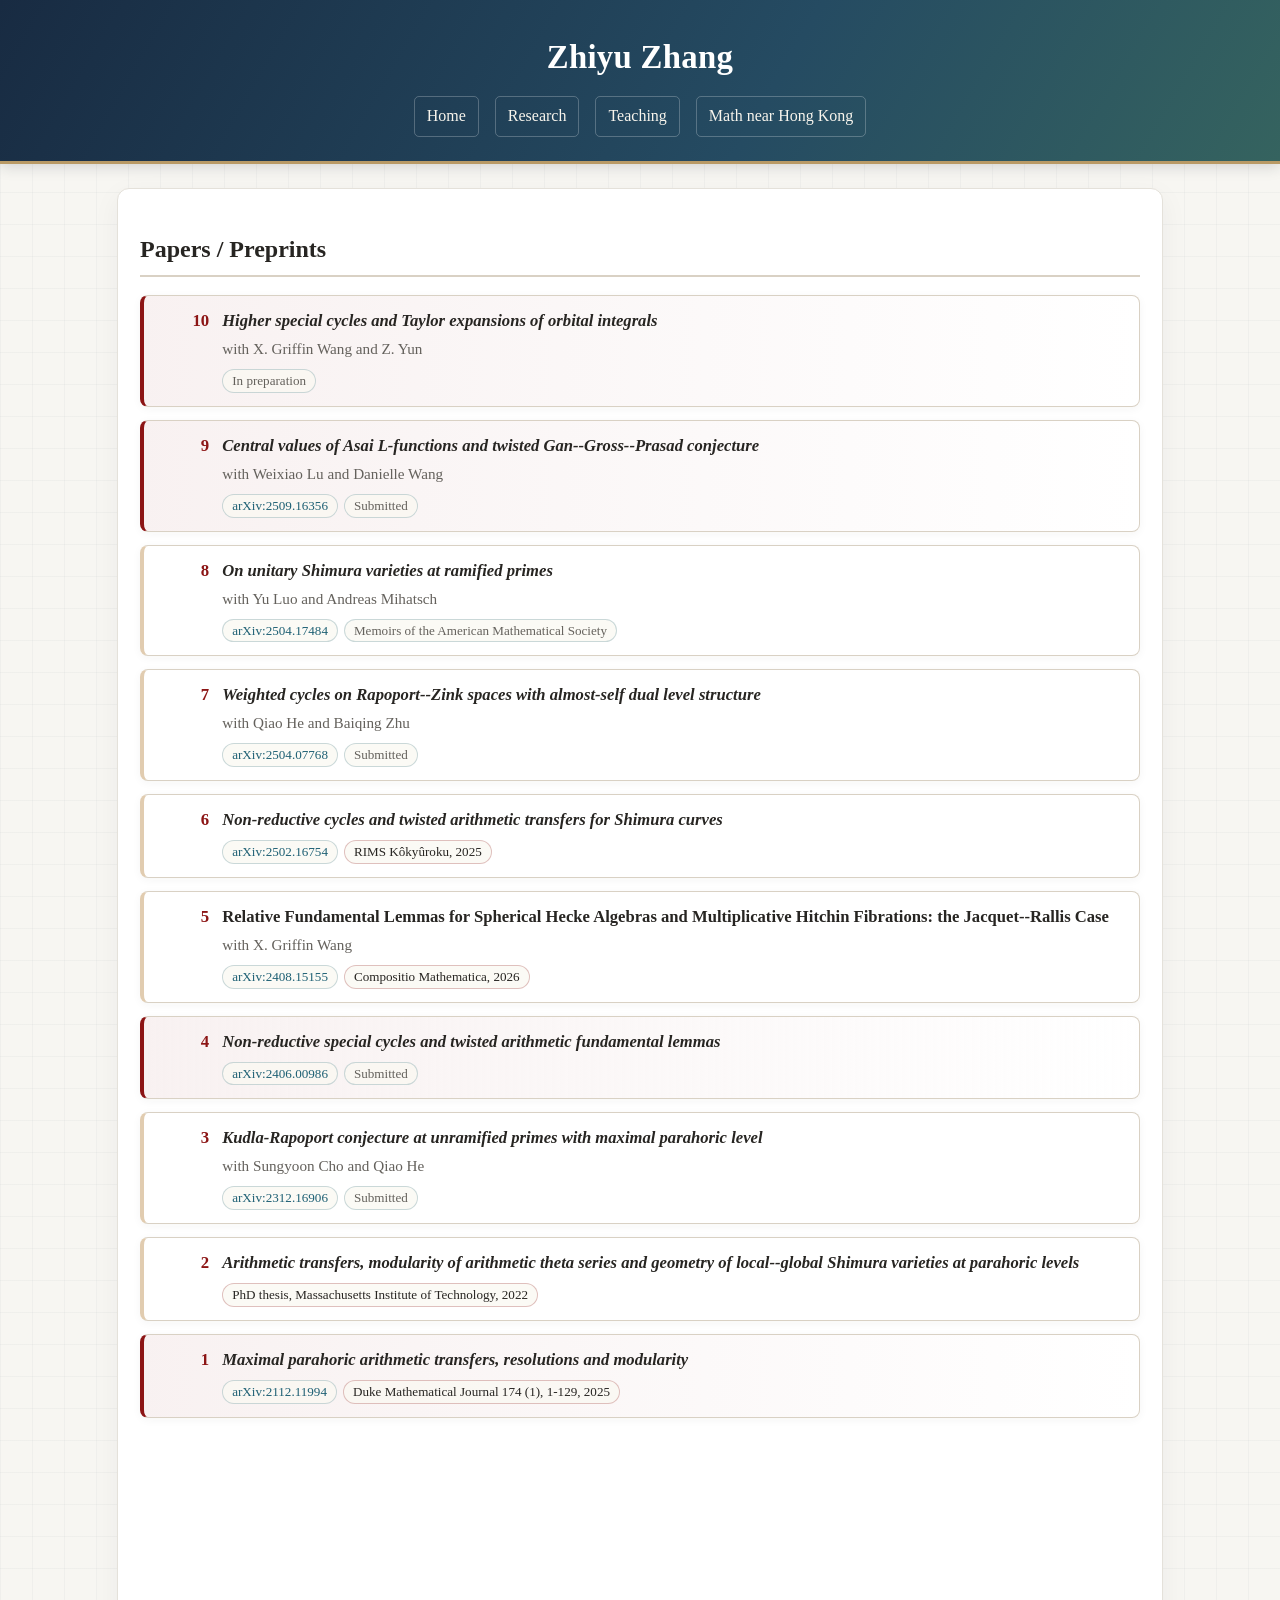
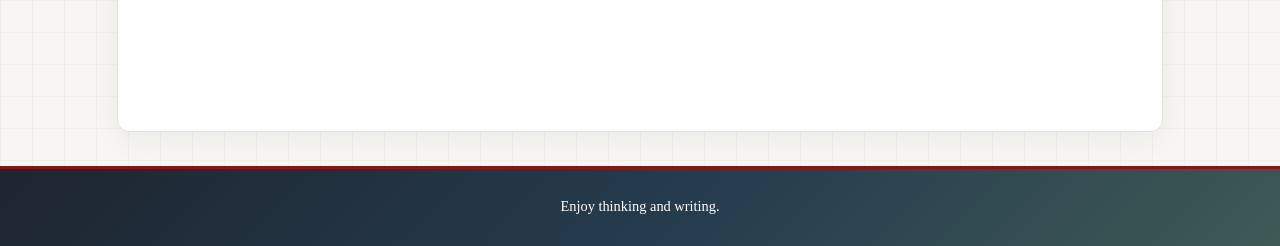
==== commit 44baefa4: "Add files via upload" ====
--- a/research.html
+++ b/research.html
@@ -14,6 +14,7 @@
       <a href="index.html">Home</a>
       <a href="research.html">Research</a>
       <a href="teaching.html"> Teaching </a>
+      <a href="hongkong.html"> Math near Hong Kong </a>
     </nav>
   </header>
 
